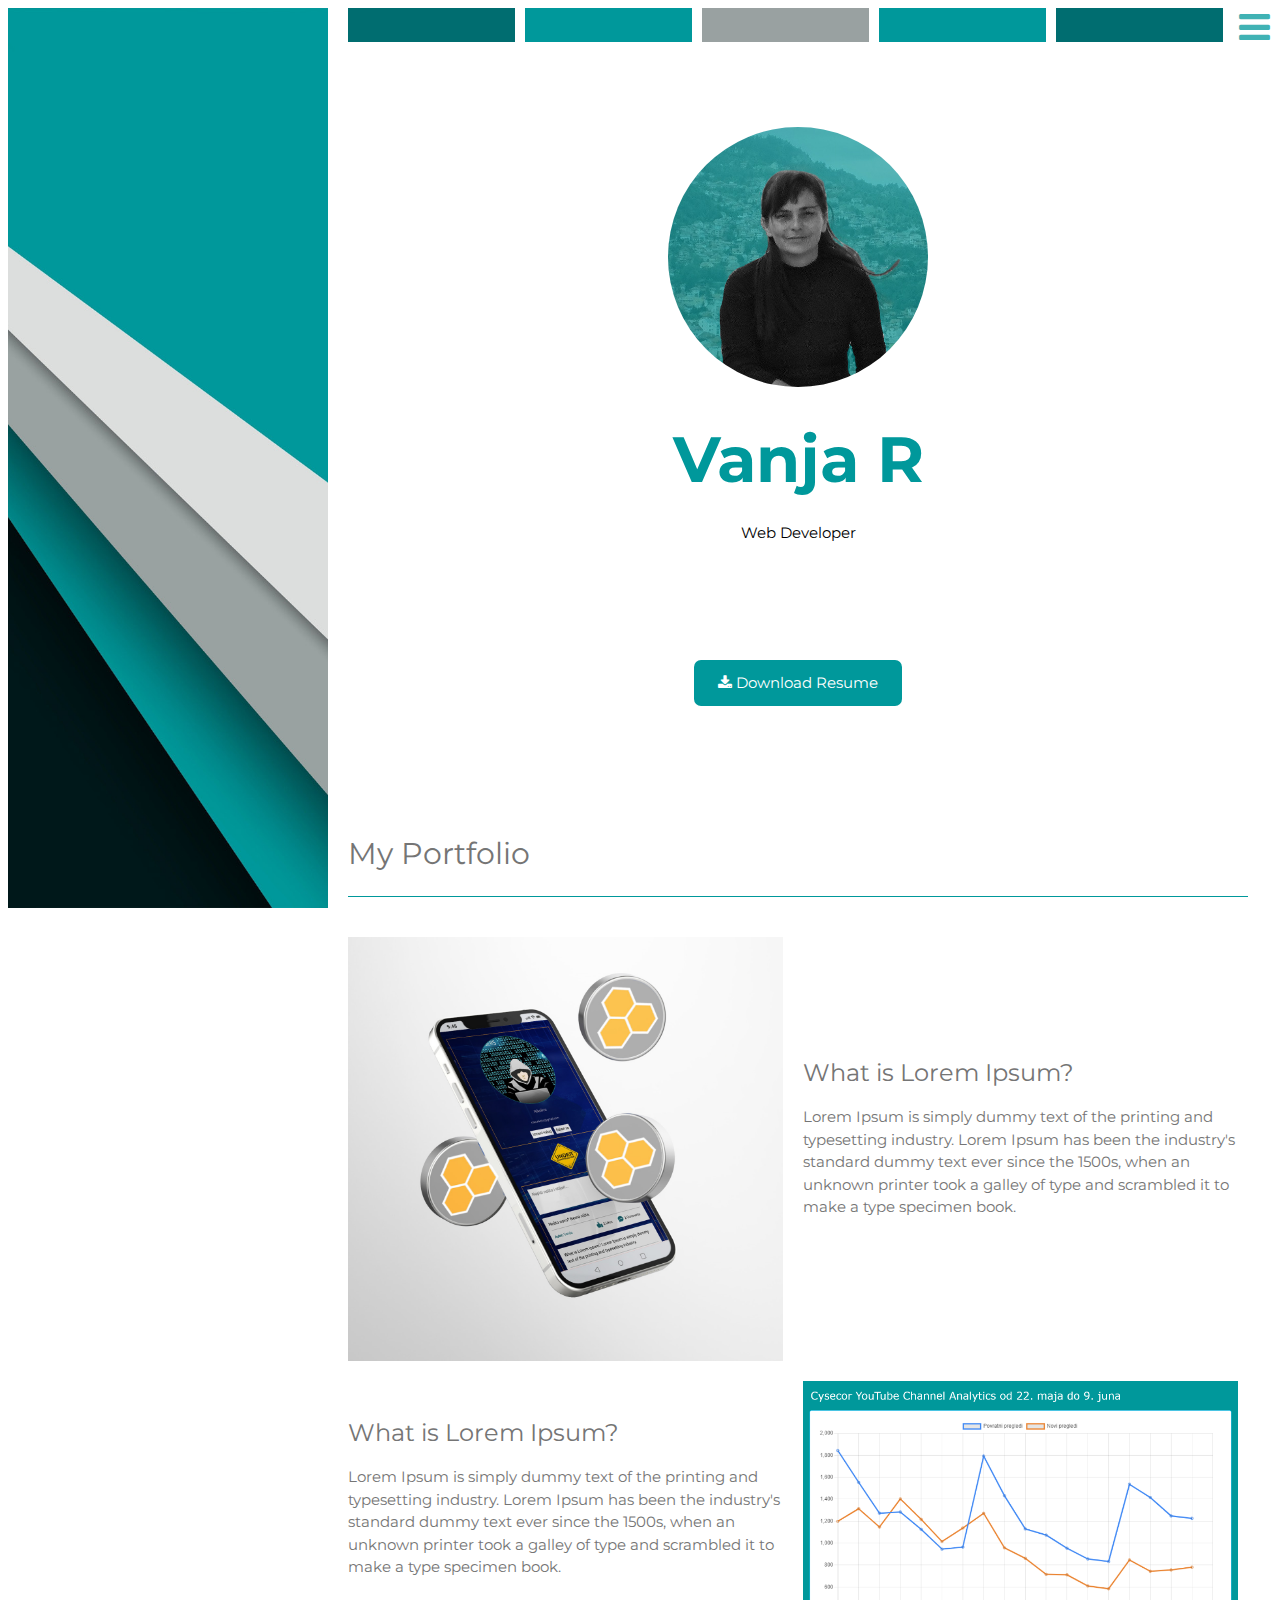
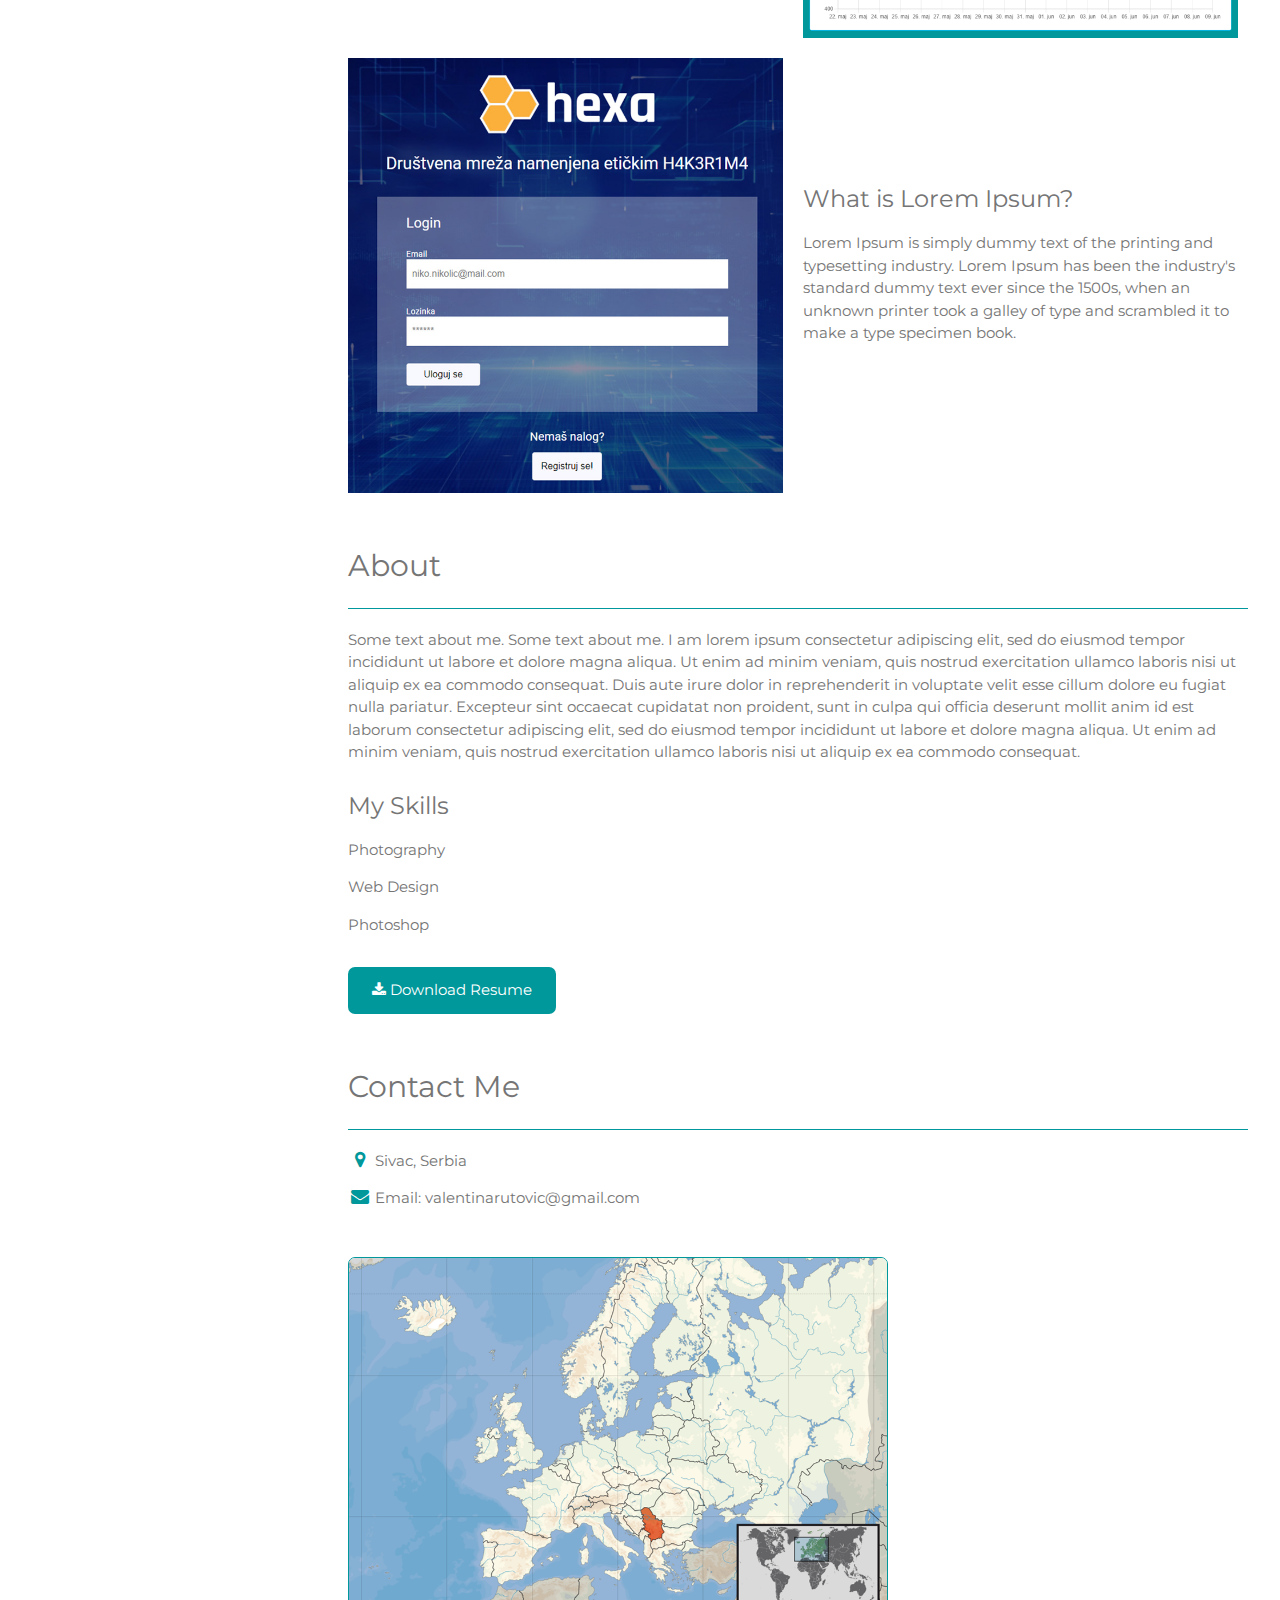
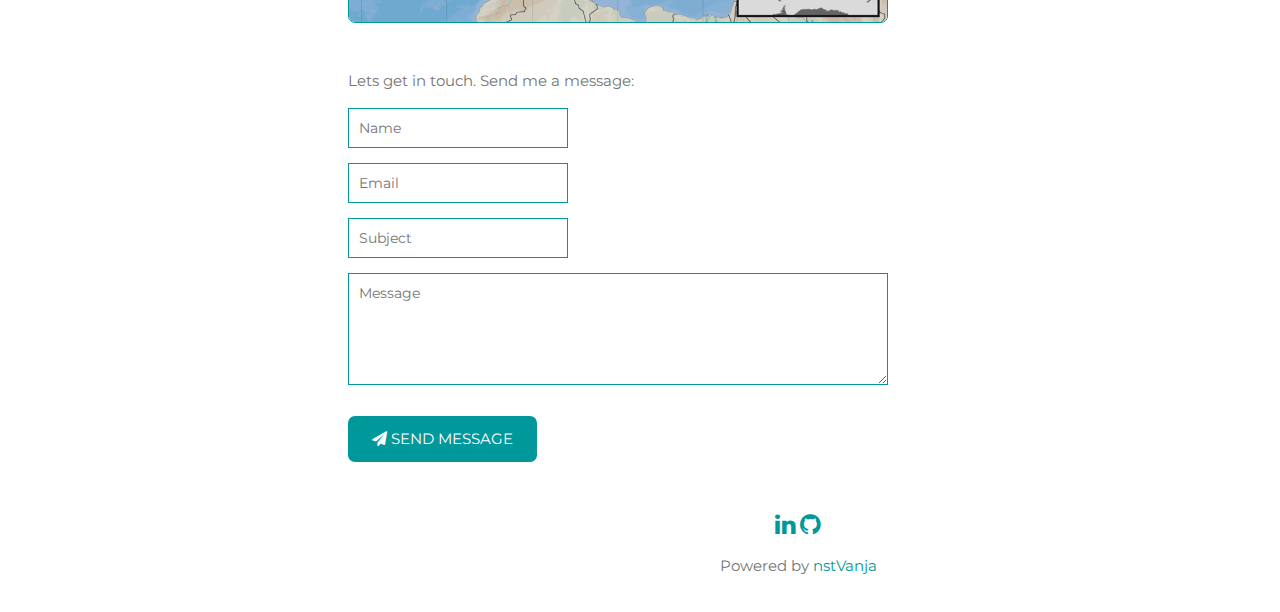
==== Portfolio/index.html @ 653034f1 "Add files via upload" ====
<!DOCTYPE html>
<html lang="en" dir="ltr">

<head>
  <meta charset="utf-8">
  <title></title>
  <meta name="viewport" content="width=device-width, initial-scale=1">

  <link rel="stylesheet" href="https://fonts.googleapis.com/css?family=Montserrat">
  <link rel="stylesheet" href="https://cdnjs.cloudflare.com/ajax/libs/font-awesome/4.7.0/css/font-awesome.min.css">
  <link rel="stylesheet" href="css/style.css">
</head>

<body>

  <!-- Sidebar sa velikom slikom, hidovan za medium i small prikaz -->

  <nav class="sidebar hide-medium hide-small">
    <div class="img-bckgr"></div>
  </nav>

  <!-- Hidden Sidebar (otvara se klikom na menu icon - burger)-->

  <nav id="popup-sidebar" class="burger-sidebar">
      <a href="javascript:void(0)" onclick="closeNav()" class="burger-close button">
        <i class="fa fa-remove"></i>
      </a>
      <div class="burger-block">
        <a href="#" class="burger-item button" onclick="closeNav()">Home</a>
        <a href="#portfolio" class="burger-item button" onclick="closeNav()">Portfolio</a>
        <a href="#about" class="burger-item button" onclick="closeNav()">About</a>
        <a href="#contact" class="burger-item button" onclick="closeNav()">Contact</a>
      </div>
    </nav>

  <!-- Page Content -->
  <div class="main" id="home">
    <div class="rectangles">
      <div class="zeleni"></div>
      <div class="kameni"></div>
      <div class="sivi"></div>
      <div class="kameni"></div>
      <div class="zeleni"></div>
    </div>

    <!-- Menu icon to open Sidebar -->
    <span class="menu-btn" onclick="openNav()"><i class="fa fa-bars"></i></span>


    <!-- Header -->
    <header class="container">
      <img src="img/mojaProfilna.jpg" class="zero-img hide-medium hide-small">
      <h1 class="big-title"><b>Vanja R</b></h1>
      <p style="color: black;">Web Developer</p>
      <img src="img/mojaProfilna.jpg" class="first-img hide-large">
      <button class="header-btn">
        <i class="fa fa-download"></i> Download Resume
      </button>
    </header>

    <!-- Portfolio sekcija -->
    <div class="portfolio-section" id="portfolio">
      <h2>My Portfolio</h2>
      <hr>

      <!-- Grid za portfolio slike -->

      <div class="row">
        <div class="column">
          <img src="img/social_network.jpg">
        </div>
        <div class="column">
          <h3>What is Lorem Ipsum?</h3>
          <p>Lorem Ipsum is simply dummy text of the printing and typesetting industry. Lorem Ipsum has been the industry's standard dummy text ever since the 1500s, when an unknown printer took a galley of type and scrambled it to make a type
            specimen book.</p>
        </div>
      </div>

      <div class="row row-even">
        <div class="column">
          <img src="img/chart.png">
        </div>
        <div class="column">
          <h3>What is Lorem Ipsum?</h3>
          <p>Lorem Ipsum is simply dummy text of the printing and typesetting industry. Lorem Ipsum has been the industry's standard dummy text ever since the 1500s, when an unknown printer took a galley of type and scrambled it to make a type
            specimen book.</p>
        </div>
      </div>

      <div class="row">
        <div class="column">
          <img src="img/hexa.jpg">
        </div>
        <div class="column">
          <h3>What is Lorem Ipsum?</h3>
          <p>Lorem Ipsum is simply dummy text of the printing and typesetting industry. Lorem Ipsum has been the industry's standard dummy text ever since the 1500s, when an unknown printer took a galley of type and scrambled it to make a type
            specimen book.</p>
        </div>
      </div>

      <!-- End photo grid -->

    </div>

    <!-- End Portfolio Section -->

    <!-- About Section -->
    <div class="" id="about">
      <h2>About</h2>
      <hr>
      <p>Some text about me. Some text about me. I am lorem ipsum consectetur adipiscing elit, sed do eiusmod tempor incididunt ut labore et dolore magna aliqua. Ut enim ad minim veniam, quis nostrud exercitation ullamco laboris nisi ut aliquip ex ea
        commodo consequat. Duis aute irure dolor in reprehenderit in voluptate velit esse cillum dolore eu fugiat nulla pariatur. Excepteur sint occaecat cupidatat non proident, sunt in culpa qui officia deserunt mollit anim id est laborum
        consectetur
        adipiscing elit, sed do eiusmod tempor incididunt ut labore et dolore magna aliqua. Ut enim ad minim veniam, quis nostrud exercitation ullamco laboris nisi ut aliquip ex ea commodo consequat.
      </p>
      <h3 id="skills">My Skills</h3>
      <div>
        <p>Photography</p>
        <p>Web Design</p>
        <p>Photoshop</p>
      </div>

      <button class="about-btn">
        <i class="fa fa-download"></i> Download Resume
      </button>

    </div>
    <!-- End About Section -->

    <!-- Contact Section -->
    <div id="contact">
      <h2>Contact Me</h2>
      <hr>

      <div class="address">
        <p><i class="fa fa-map-marker fa-fw "></i> Sivac, Serbia</p>
        <p><i class="fa fa-envelope fa-fw"> </i> Email: valentinarutovic@gmail.com</p>
      </div>

      <!-- Image of location/map -->
      <img src="img/mapSerbia.png" class="mapSerbia">

      <p>Lets get in touch. Send me a message:</p>
      <form action="action/action_page.php" target="_blank">
        <p><input class="input" type="text" placeholder="Name" required name="Name"></p>
        <p><input class="input" type="email" placeholder="Email" required name="Email"></p>
        <p><input class="input" type="text" placeholder="Subject" required name="Subject"></p>
        <textarea class="input" id="message" placeholder="Message" required name="Message" rows="5" cols="23"></textarea>
        <p>
          <button class="msg-btn" type="submit">
            <i class="fa fa-paper-plane"></i> SEND MESSAGE
          </button>
        </p>
      </form>
      <!-- End Contact Section -->
    </div>

    <!-- Footer -->
    <footer class="container">
      <a href="https://www.linkedin.com/in/valentinarutovic" target="_blank">
        <i class="fa fa-linkedin"></i>
      </a>

      <a href="https://github.com/nstVanja" target="_blank">
        <i class="fa fa-github"></i>
      </a>

      <p>Powered by <a href="#home">nstVanja</a></p>
      <!-- End footer -->
    </footer>
    <!-- END PAGE CONTENT -->
  </div>

<script src="js/script.js" charset="utf-8"></script>
</body>

</html>
---- Portfolio/css/style.css ----
html {
  box-sizing: border-box;
  margin: 0;
  padding: 0;
  -webkit-text-size-adjust: 100%
}

*, *:before, *:after {
  box-sizing: inherit;
}

body {
  font-family: "Montserrat", sans-serif;
  font-size: 15px;
  line-height: 1.5;
}

h1, h2, h3 {
  font-weight: 400;
  margin: 10px 0;
  color: #757575;
}

p {
  color: #757575;
}

h1 {
  font-size: 36px;
}

h2 {
  font-size: 30px;
}

h3 {
  font-size: 24px;
}

h1.big-title {
  font-size: 64px;
  color: #00989B;
  margin-top: 24px;
}

a {
  text-decoration: none;
  color: #00989B;
}

button {
  color: white;
  background-color: #00989B;
  padding: 12px 24px;
  margin-top: 16px;
  font-size: 15px;
  line-height: 1.5;
  border: none;
  border-radius: 7px;
  display: inline-block;
  vertical-align: middle;
  overflow: hidden;
  text-decoration: none;
  font-family: inherit;
  text-align: center;
  cursor: pointer;
}

img {
  max-width: 100%;
  height: auto;
  vertical-align: middle;
  border-style: none;
}

hr {
  border: 0;
  border-top: 1px solid #00989B;
  margin: 20px 0;
  height: 0;
  overflow: visible;
}

.img-bckgr {
  background-position: center;
  background-repeat: no-repeat;
  background-size: cover;
  background-image: url('../img/profile_image.jpg');
  /*background-image: url('img/profile_image1.jpg');*/
  min-height: 100%;
}

nav.sidebar {
  width: 25%;
}

.sidebar {
  height: 100%;
  background-color: #fff;
  position: fixed !important;
  z-index: 1;
  overflow: auto;
}

span.menu-btn {
  padding: 0 10px;
  top: 0;
  right: 0;
  position: fixed;
  color: #00989B;
  background-color: white;
  opacity: 75%;
  width: auto;
  border: none;
  display: inline-block;
  vertical-align: middle;
  overflow: hidden;
  font-size: 36px !important;
  text-decoration: none;
  text-align: center;
  cursor: pointer;
  z-index: 1;
}

#popup-sidebar {
  display: none;
  padding-top: 150px;
  right: 0;
  background-color: black;
  color: white;
  z-index: 2;
}

.burger-sidebar {
  display: block;
  position: fixed !important;
  overflow: auto;
  padding-top: 150px;
  right: 0px;
  width: 75% !important;
  height: 100%;
  color: white !important;
  background-color: #000 !important;
  font-size: 36px !important;
  animation: animateright 0.4s;
  z-index: 2;
}

@keyframes animateright {
  0% {
    right: -300px;
    opacity: 0;
  }
}

.burger-close {
  color: #fff !important;
  background-color: #000 !important;
  position: absolute;
  right: 0;
  top: 0;
  padding: 0 12px;
  text-align: center;
  white-space: nowrap;
}

.burger-block {
  display: block;
  text-align: center !important;
  color: #fff !important;
  background-color: #000 !important;
  font-size: 36px !important;
}

.burger-item {
  text-align: center;
  color: #757575 !important;
  width: 100%;
  display: block;
  padding: 8px 16px;
  border: none;
  white-space: normal;
  float: none;
  outline: 0;
}

.burger-item:hover {
  color: white !important;
  background-color: black !important
}

header {
  display: block;
}

.main {
  margin-left: 25%;
  padding: 12px 24px !important;
  transition: margin-left .4s;
  display: block;
}

.container {
  padding: 85px 16px;
  text-align: center !important;
  display: block;
}

.rectangles {
  display: flex;
  margin: -12px 15px 0 0;
}

.zeleni, .kameni, .sivi {
  width: 182.75px;
  height: 34px;
  margin: 0 10px 0 0;
}

.kameni {
  background-color: #00989B;
}

.zeleni {
  background-color: #006D70;
}

.sivi {
  background-color: #99A1A1;
}

img.zero-img {
  width: 30%;
  margin: auto;
  border-radius: 50%;
}

img.first-img {
  width: 45%;
  margin: auto;
  border-radius: 50%;
}

button.header-btn {
  margin-top: 100px;
}

.portfolio-section {
  padding-top: 30px;
  max-width: 980px;
  margin-left: auto;
  margin-right: auto;
  color: #757575 !important;
}

opacity, opacity:hover {
  opacity: 0.60;
}

.portfolio-grid {
  margin: 0 -16px;
  padding: 0 8px;
}

/* Create two equal columns that floats next to each other */
.row {
  display: flex;
  align-items: center;
  margin-left: -10px;
}

.row-even {
  flex-direction: row-reverse;
}

.column {
  float: left;
  width: 50%;
  padding: 0 10px;
}

.column img {
  margin-top: 20px;
}

/* Clear floats after the columns */
.container:after, .container:before, .row:after, .row:before {
  content: "";
  display: table;
  clear: both;
}

#about, #contact {
  margin-top: 50px;
}

#skills {
  margin-top: 24px;
}

.mapSerbia {
  width: 60%;
  margin: 32px 0;
  border: 1px solid #00989B;
  border-radius: 7px;
}

.input, #message {
  padding: 10px;
  border: 1px solid #00989B;
  font-size: 14px;
  font-family: "Montserrat", sans-serif;
}

#message {
  maxlength: 500;
  vertical-align: top;
  overflow: hidden;
  overflow-wrap: break-word;
  /*resize: none;*/
  outline: none;
  width: 60%;
  /*width: 189px;*/
}

.fa-map-marker, .fa-envelope {
  font-size: 18px;
  color: #00989B;
}

.fa-github, {
font-size: 24px;
color: #00989B;
}

.fa-github, .fa-linkedin {
  font-size: 24px;
  color: #00989B;
}

footer.container {
  padding: 0;
  margin: 0;
  margin-top: 50px;
}

/************* Media Query za različite uređaje ************/
/* Mobile Devices */
@media (max-width: 480px) {
  .row {
    flex-direction: column;
  }

  .hide-small, .hide-medium {
    display: none !important;
  }

  .column {
    width: 100%;
  }

  nav.sidebar {
    display: none;
  }

  .main {
    margin-left: 0 !important;
    margin-right: 0 !important
  }
}

/* Low resolution Tablets, Ipads */
@media (min-width: 481px) and (max-width: 767px) {

  /* Responsive layout - when the screen is less than 767px wide,
    make the two columns stack on top of each other instead of next to each other */
  .row {
    flex-direction: column;
  }

  .hide-small, .hide-medium {
    display: none !important;
  }

  .column {
    width: 100%;
  }

  nav.sidebar {
    display: none;
  }

  .main {
    margin-left: 0 !important;
    margin-right: 0 !important
  }

  button.header-btn {
    display: block;
    margin-left: auto;
    margin-right: auto;
  }
}

/* Tablets Ipads portrait mode */
@media (min-width: 768px) and (max-width: 1024px) {
  .row {}

  .hide-large {
    display: none !important;
  }

  .column {
    width: 100%;
  }
}

/* Laptops and Desktops */
@media (min-width: 1025px) and (max-width: 1280px) {
  .row {}

  .hide-large {
    display: none !important;
  }

  nav.sidebar {
    display: block !important;
  }
}

/* Large screens */
@media (min-width: 1281px) {
  .row {}

  .hide-large {
    display: none !important;
  }

  nav.sidebar {
    display: block !important;
  }
}
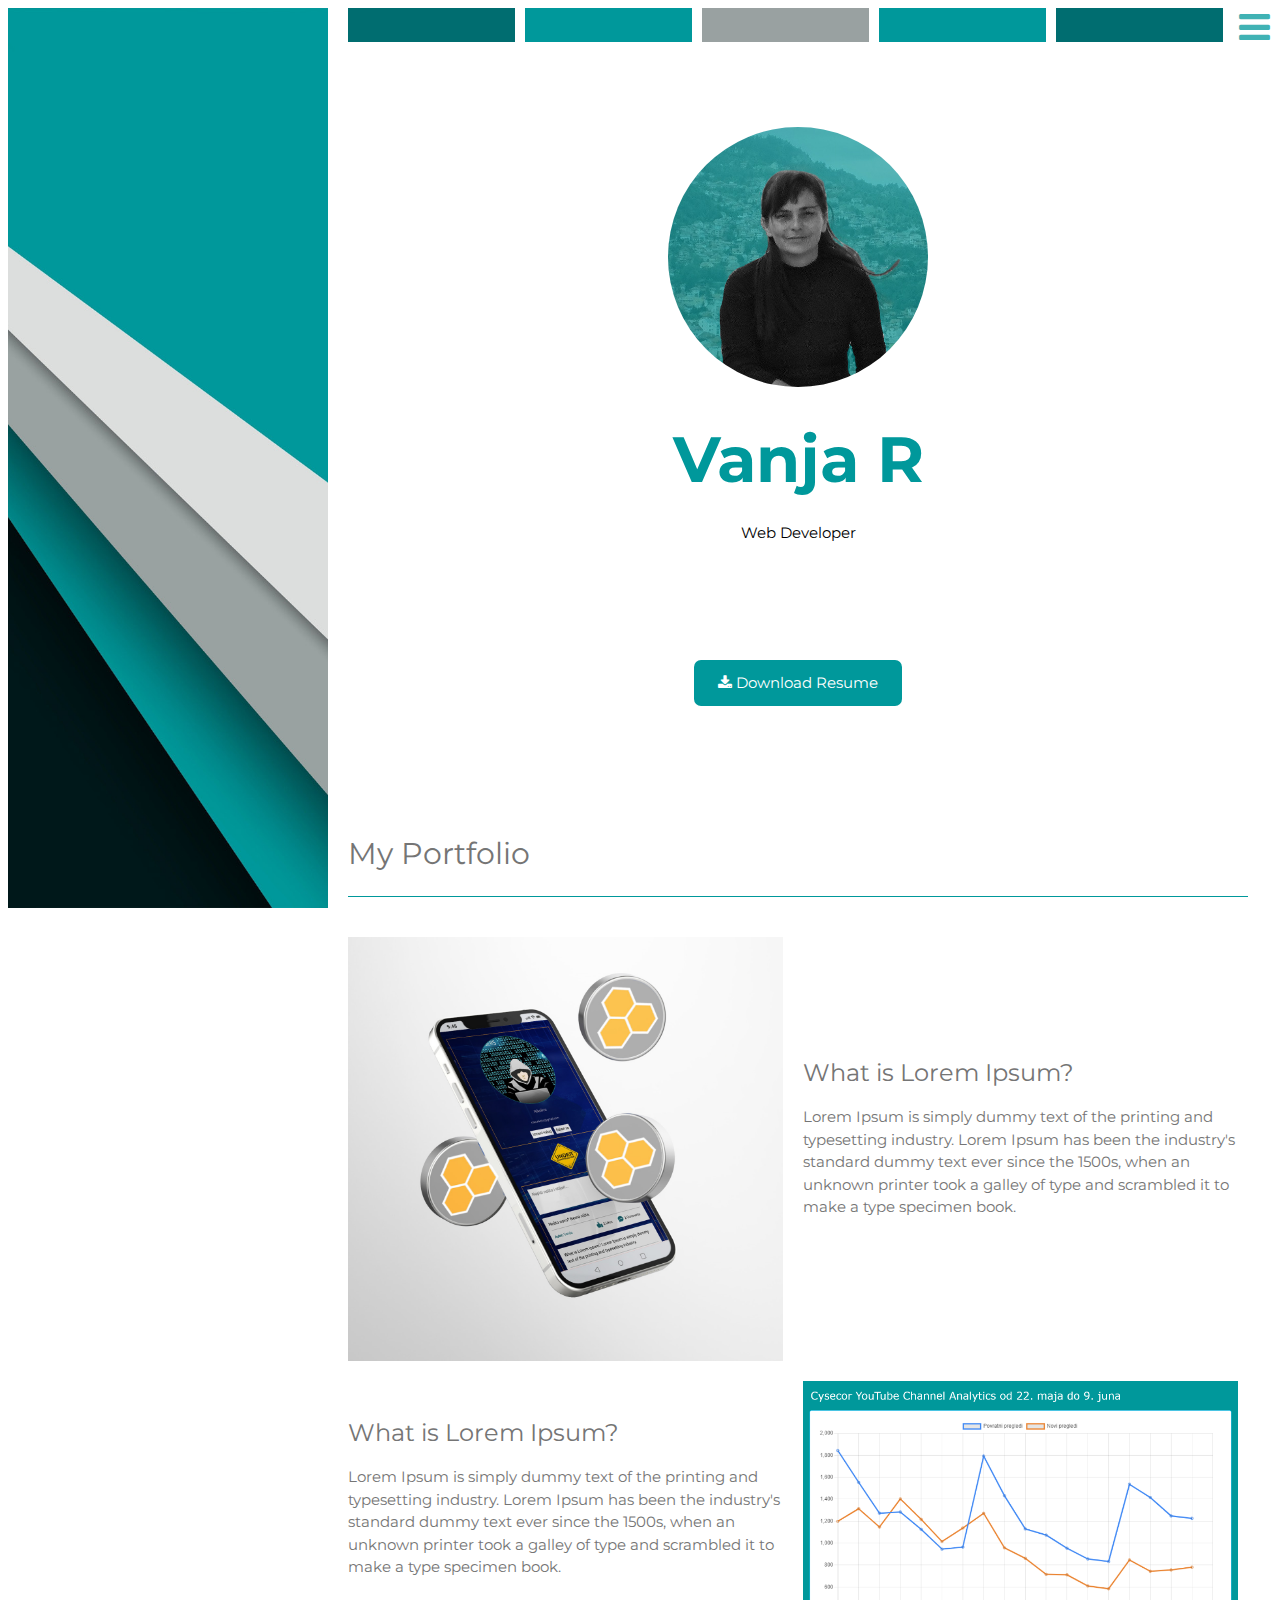
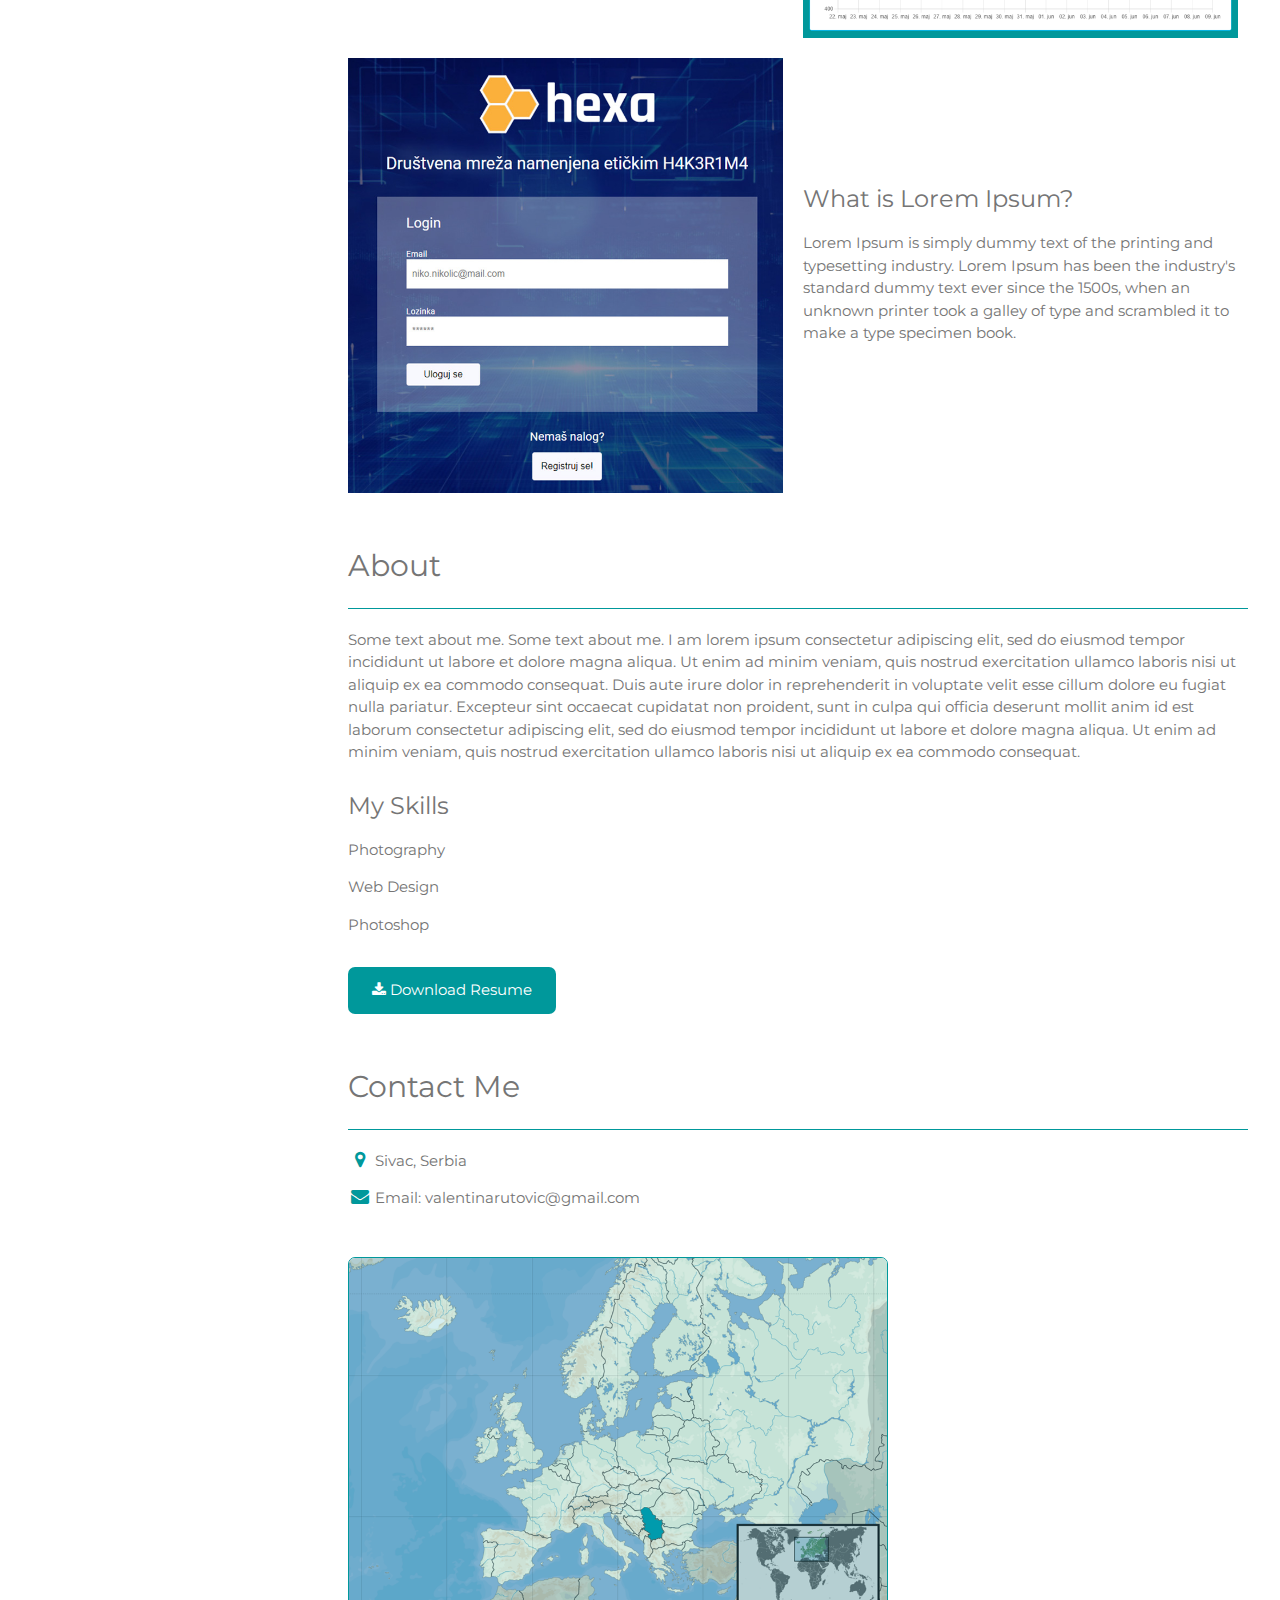
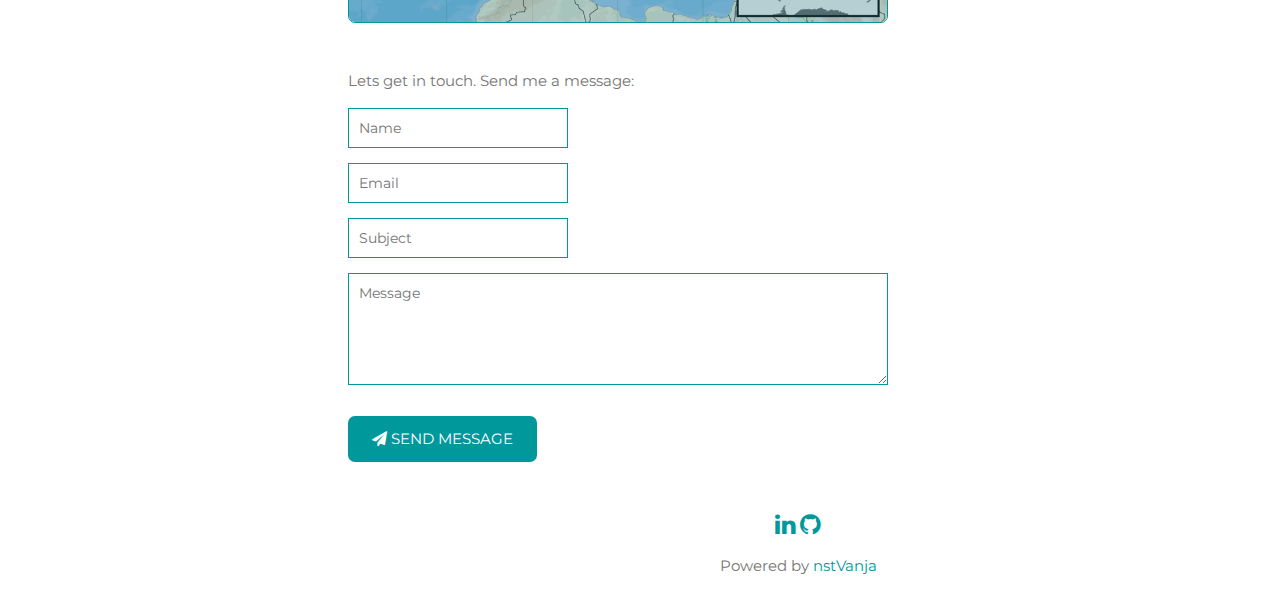
==== commit 1d416c6c: "Update index.html" ====
--- a/Portfolio/index.html
+++ b/Portfolio/index.html
@@ -3,12 +3,14 @@
 
 <head>
   <meta charset="utf-8">
-  <title></title>
+  <title>Portfolio Vanja</title>
   <meta name="viewport" content="width=device-width, initial-scale=1">
 
   <link rel="stylesheet" href="https://fonts.googleapis.com/css?family=Montserrat">
   <link rel="stylesheet" href="https://cdnjs.cloudflare.com/ajax/libs/font-awesome/4.7.0/css/font-awesome.min.css">
   <link rel="stylesheet" href="css/style.css">
+  <link rel="shortcut icon" href="img/favicon.ico" type="image/x-icon">
+
 </head>
 
 <body>
